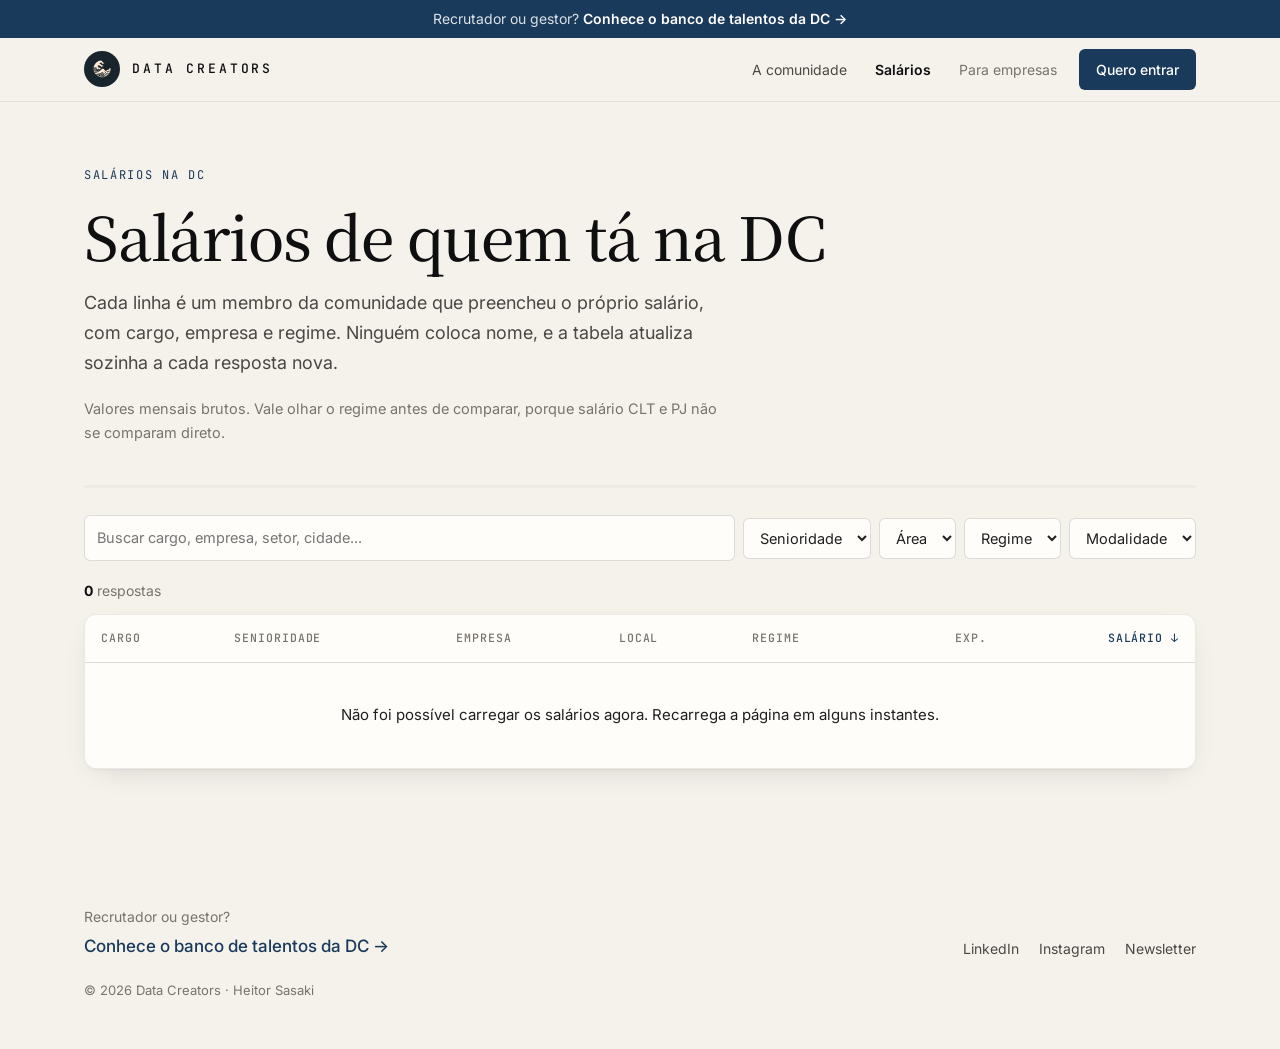
==== salarios.html @ 1a740aff "Add /salarios page fed by the DC salary Google Sheet Co-Authored-By: Claude Opus 5.5 <noreply@anthro" ====
<!DOCTYPE html>
<html lang="pt-BR">
<head>
  <meta charset="UTF-8">
  <meta name="viewport" content="width=device-width, initial-scale=1.0">
  <title>Data Creators | Salários da comunidade</title>
  <meta name="description" content="Salários reais de profissionais de dados da Data Creators, com cargo, senioridade, empresa e regime.">
  <meta name="author" content="Heitor Sasaki">
  <link rel="canonical" href="https://data-creators-site.vercel.app/salarios">

  <meta property="og:type" content="website">
  <meta property="og:title" content="Data Creators | Salários da comunidade">
  <meta property="og:description" content="Salários reais de profissionais de dados da Data Creators, com cargo, senioridade, empresa e regime.">
  <meta property="og:image" content="https://data-creators-site.vercel.app/og-image.png">
  <meta property="og:url" content="https://data-creators-site.vercel.app/salarios">
  <meta property="og:site_name" content="Data Creators">
  <meta property="og:locale" content="pt_BR">
  <meta name="twitter:card" content="summary_large_image">

  <link rel="icon" type="image/png" href="/logo.png">
  <link rel="preconnect" href="https://fonts.googleapis.com">
  <link rel="preconnect" href="https://fonts.gstatic.com" crossorigin>
  <link href="https://fonts.googleapis.com/css2?family=Inter:wght@400;500;600&family=JetBrains+Mono:wght@400;500&family=Noto+Serif+JP:wght@400;500;600&display=swap" rel="stylesheet">
  <link rel="stylesheet" href="/landing.css">
  <link rel="stylesheet" href="/salarios.css">
</head>
<body>

  <a href="/talentos" class="topbar">
    <span>Recrutador ou gestor? <strong>Conhece o banco de talentos da DC →</strong></span>
  </a>

  <header class="header">
    <div class="container header-inner">
      <a href="/" class="logo-area" aria-label="Data Creators, início">
        <img src="/logo.png" alt="" class="logo-img" width="36" height="36">
        <span class="logo-text">DATA CREATORS</span>
      </a>
      <nav class="header-nav" aria-label="Principal">
        <a href="/" class="nav-link">A comunidade</a>
        <a href="/salarios" class="nav-link" aria-current="page">Salários</a>
        <a href="/talentos" class="nav-link nav-link-muted">Para empresas</a>
        <a href="/#entrar" class="btn btn-primary btn-sm">Quero entrar</a>
      </nav>
    </div>
  </header>

  <main>
    <section class="sal-hero">
      <div class="container">
        <p class="kicker">Salários na DC</p>
        <h1 class="sal-title">Salários de quem tá na DC</h1>
        <p class="sal-lead">Cada linha é um membro da comunidade que preencheu o próprio salário, com cargo, empresa e regime. Ninguém coloca nome, e a tabela atualiza sozinha a cada resposta nova.</p>
        <div class="sal-actions">
          <a href="#" id="formLink" class="btn btn-primary" target="_blank" rel="noopener">É DC? Preenche o teu</a>
        </div>
        <p class="sal-note">Valores mensais brutos. Vale olhar o regime antes de comparar, porque salário CLT e PJ não se comparam direto.</p>
      </div>
    </section>

    <section class="sal-data">
      <div class="container">
        <div class="sal-stats" id="salStats"></div>

        <div class="sal-filters">
          <label class="sal-search">
            <span class="sr-only">Buscar</span>
            <input type="search" id="salSearch" placeholder="Buscar cargo, empresa, setor, cidade..." autocomplete="off">
          </label>
          <select id="fSen" aria-label="Senioridade"><option value="">Senioridade</option></select>
          <select id="fArea" aria-label="Área"><option value="">Área</option></select>
          <select id="fRegime" aria-label="Regime"><option value="">Regime</option></select>
          <select id="fMode" aria-label="Modalidade"><option value="">Modalidade</option></select>
          <button type="button" class="sal-clear" id="salClear" hidden>Limpar</button>
        </div>

        <p class="sal-count"><strong id="salCount">0</strong> <span id="salCountLabel">respostas</span></p>

        <div class="sal-table-wrap">
          <table class="sal-table">
            <thead>
              <tr>
                <th data-sort="cargo">Cargo</th>
                <th data-sort="senioridade">Senioridade</th>
                <th data-sort="empresa">Empresa</th>
                <th data-sort="local">Local</th>
                <th data-sort="regime">Regime</th>
                <th data-sort="exp" class="num">Exp.</th>
                <th data-sort="salario" class="num is-sorted" aria-sort="descending">Salário</th>
              </tr>
            </thead>
            <tbody id="salBody"></tbody>
          </table>
        </div>
      </div>
    </section>
  </main>

  <footer class="footer">
    <div class="container footer-inner">
      <div>
        <p class="footer-muted">Recrutador ou gestor?</p>
        <a href="/talentos" class="footer-strong">Conhece o banco de talentos da DC →</a>
      </div>
      <div class="footer-links">
        <a href="https://www.linkedin.com/in/heitorsasaki/" target="_blank" rel="noopener">LinkedIn</a>
        <a href="https://www.instagram.com/sasakiheitor" target="_blank" rel="noopener">Instagram</a>
        <a href="https://heitorsasaki.substack.com" target="_blank" rel="noopener">Newsletter</a>
      </div>
      <p class="footer-copy">© <span id="year">2026</span> Data Creators · Heitor Sasaki</p>
    </div>
  </footer>

  <script src="/salarios.js"></script>
</body>
</html>
---- landing.css ----
/* ========================================
   Data Creators - Landing page
   Same palette as the talent page (dc-editorial-system)
   ======================================== */

:root {
  --paper: #f5f2ec;
  --paper-deep: #ece7dd;
  --card: #fffdf9;
  --sumi: #0f0f10;
  --ink: #1f1f21;
  --stone-3: #4a4845;
  --stone-2: #77736d;
  --stone-1: #c7c2b8;
  --hairline: rgba(15, 15, 16, 0.14);
  --hairline-soft: rgba(15, 15, 16, 0.08);
  --indigo: #1a3a5c;
  --indigo-deep: #0f2540;
  --indigo-tint: #e6ecf2;
  --wa-bg: #e9e3d8;
  --wa-bubble: #ffffff;
  --wa-name: #1f7a55;

  --font-sans: 'Inter', -apple-system, BlinkMacSystemFont, 'Segoe UI', sans-serif;
  --font-serif: 'Noto Serif JP', 'Yu Mincho', Georgia, serif;
  --font-mono: 'JetBrains Mono', ui-monospace, monospace;

  --radius: 12px;
  --radius-sm: 6px;
  --shadow: 0 1px 2px rgba(15, 15, 16, 0.04), 0 10px 30px -14px rgba(15, 15, 16, 0.18);
  --shadow-lg: 0 30px 80px -24px rgba(15, 15, 16, 0.35);
  --header-h: 64px;
}

* { margin: 0; padding: 0; box-sizing: border-box; }
html { scroll-behavior: smooth; scroll-padding-top: calc(var(--header-h) + 12px); }
body {
  font-family: var(--font-sans); font-size: 17px; line-height: 1.65;
  background: var(--paper); color: var(--ink);
  -webkit-font-smoothing: antialiased;
}
a { color: inherit; }
img { display: block; }
.container { max-width: 1160px; margin: 0 auto; padding: 0 24px; }
.icon { width: 18px; height: 18px; flex-shrink: 0; }
:focus-visible { outline: 2px solid var(--indigo); outline-offset: 3px; }

.kicker {
  font-family: var(--font-mono); font-size: 12px; letter-spacing: .14em; text-transform: uppercase;
  color: var(--indigo); margin-bottom: 18px;
}
.kicker-light { color: rgba(245, 242, 236, .6); }
.section-title {
  font-family: var(--font-serif); font-weight: 500; color: var(--sumi);
  font-size: clamp(28px, 3.4vw, 40px); line-height: 1.18; letter-spacing: -.015em;
  margin-bottom: 20px; text-wrap: balance;
}
.section-sub { color: var(--stone-2); margin: -8px 0 36px; max-width: 640px; }
.sub-title { font-family: var(--font-serif); font-weight: 500; font-size: 22px; color: var(--sumi); margin: 56px 0 18px; }
.muted { color: var(--stone-2); }

/* ========== Buttons ========== */
.btn {
  display: inline-flex; align-items: center; justify-content: center; gap: 10px;
  padding: 14px 24px; border-radius: var(--radius-sm); border: 1px solid transparent;
  font-size: 16px; font-weight: 500; text-decoration: none; cursor: pointer; white-space: nowrap;
  transition: background .15s, border-color .15s, color .15s, transform .1s;
}
.btn:active { transform: translateY(1px); }
.btn-sm { padding: 8px 16px; font-size: 14px; }
.btn-block { width: 100%; }
.btn-primary { background: var(--indigo); color: #fff; }
.btn-primary:hover { background: var(--indigo-deep); }
.btn-ghost { border-color: var(--hairline); color: var(--ink); }
.btn-ghost:hover { border-color: var(--sumi); }
.btn-light { background: var(--paper); color: var(--sumi); }
.btn-light:hover { background: #fff; }
.btn-outline-light { border-color: rgba(245, 242, 236, .35); color: var(--paper); }
.btn-outline-light:hover { border-color: var(--paper); }

/* ========== Top bar (cross-link between the two audiences) ========== */
.topbar {
  display: block; background: var(--indigo); color: rgba(255, 255, 255, .85);
  text-align: center; text-decoration: none; font-size: 14px; line-height: 1.4;
  padding: 9px 16px;
}
.topbar strong { color: #fff; font-weight: 600; }
.topbar:hover strong { text-decoration: underline; text-underline-offset: 3px; }

/* ========== Header ========== */
.header {
  position: sticky; top: 0; z-index: 40; height: var(--header-h);
  background: rgba(245, 242, 236, .88);
  backdrop-filter: saturate(1.4) blur(10px); -webkit-backdrop-filter: saturate(1.4) blur(10px);
  border-bottom: 1px solid var(--hairline-soft);
}
.header-inner { height: 100%; display: flex; align-items: center; justify-content: space-between; gap: 16px; }
.logo-area { display: flex; align-items: center; gap: 12px; text-decoration: none; }
.logo-img { width: 36px; height: 36px; border-radius: 50%; object-fit: cover; }
.logo-text { font-family: var(--font-mono); font-size: 13px; font-weight: 500; letter-spacing: .22em; color: var(--sumi); }
.header-nav { display: flex; align-items: center; gap: 4px; }
.nav-link { padding: 8px 12px; font-size: 14px; color: var(--stone-3); text-decoration: none; border-radius: var(--radius-sm); }
.nav-link:hover { color: var(--sumi); background: var(--paper-deep); }
.nav-link-muted { color: var(--stone-2); margin-right: 6px; }

/* ========== Hero ========== */
.hero { padding: 80px 0 72px; }
.hero-grid { display: grid; grid-template-columns: 1.25fr 1fr; gap: 64px; align-items: center; }
.hero-title {
  font-family: var(--font-serif); font-weight: 500; color: var(--sumi);
  font-size: clamp(42px, 6.2vw, 76px); line-height: 1.04; letter-spacing: -.025em;
  margin-bottom: 28px; text-wrap: balance;
}
.hero-lead { font-size: 19px; color: var(--stone-3); max-width: 580px; margin-bottom: 16px; }
.hero-actions { display: flex; flex-wrap: wrap; gap: 12px; margin-top: 32px; }

/* Phone mock with real messages */
.phone {
  background: var(--wa-bg); border-radius: 28px; overflow: hidden;
  border: 8px solid var(--sumi); box-shadow: var(--shadow-lg);
  max-width: 380px; justify-self: end; width: 100%;
  transform: rotate(1.5deg);
}
.phone-top { display: flex; align-items: center; gap: 12px; padding: 14px 16px; background: var(--sumi); color: var(--paper); }
.phone-top img { border-radius: 50%; }
.phone-title { font-size: 15px; font-weight: 600; line-height: 1.2; }
.phone-sub { font-size: 12px; opacity: .6; line-height: 1.2; }
.phone-body { padding: 18px 14px 22px; display: flex; flex-direction: column; gap: 10px; min-height: 300px; }
.phone .bubble { animation: pop .4s ease both; }
.phone .bubble:nth-child(2) { animation-delay: .5s; margin-top: -6px; }
.phone .bubble:nth-child(3) { animation-delay: 1s; }
.phone .bubble:nth-child(4) { animation-delay: 1.5s; }
@keyframes pop { from { opacity: 0; transform: translateY(8px) scale(.98); } to { opacity: 1; transform: none; } }

.bubble {
  position: relative; align-self: flex-start; max-width: 92%;
  background: var(--wa-bubble); color: #111;
  padding: 8px 12px 9px; border-radius: 4px 12px 12px 12px;
  font-size: 15px; line-height: 1.45; box-shadow: 0 1px 1px rgba(0, 0, 0, .08);
  overflow-wrap: anywhere;
}
.bubble .who { display: block; font-size: 12.5px; font-weight: 600; color: var(--wa-name); margin-bottom: 2px; }
.bubble-lg { font-size: 16.5px; padding: 12px 16px 14px; max-width: 100%; }

/* ========== Companies ========== */
.companies { padding: 64px 0 56px; border-bottom: 1px solid var(--hairline-soft); }
.companies-label {
  font-family: var(--font-mono); font-size: 13px; letter-spacing: .14em; text-transform: uppercase;
  color: var(--stone-3); text-align: center; margin-bottom: 28px;
}
.co-grid {
  list-style: none; display: flex; flex-wrap: wrap; justify-content: center;
  gap: 12px; margin: 0 auto; --cols: 7;
}
.co-grid li {
  flex: 0 0 calc((100% - (var(--cols) - 1) * 12px) / var(--cols));
  display: flex; align-items: center; justify-content: center;
  height: 84px; padding: 0 18px;
  background: var(--card); border: 1px solid var(--hairline-soft); border-radius: 10px;
}
.co-logo {
  max-width: 100%; max-height: 30px; width: auto; height: auto; object-fit: contain;
  filter: grayscale(1) brightness(.7) contrast(1.3); opacity: .85; transition: filter .2s, opacity .2s;
}
.co-logo-sq { max-height: 48px; }
.co-grid li:hover .co-logo { filter: none; opacity: 1; }
.companies-text { font-size: 16px; color: var(--stone-2); text-align: center; margin-top: 28px; }

/* ========== Numbers ========== */
.numbers { background: var(--sumi); color: var(--paper); padding: 80px 0; }
.numbers-grid { display: grid; grid-template-columns: repeat(4, 1fr); gap: 32px; margin: 8px 0 40px; }
.numbers-grid dd { font-family: var(--font-serif); font-size: clamp(40px, 4.6vw, 60px); font-weight: 500; line-height: 1; letter-spacing: -.02em; font-variant-numeric: tabular-nums; }
.numbers-grid dd small { font-family: var(--font-sans); font-size: 15px; letter-spacing: 0; opacity: .6; vertical-align: middle; }
.numbers-grid dt { margin-top: 12px; font-size: 15px; color: rgba(245, 242, 236, .7); max-width: 240px; }
.numbers-note { max-width: 720px; color: rgba(245, 242, 236, .7); font-size: 16px; border-top: 1px solid rgba(245, 242, 236, .15); padding-top: 24px; }

/* ========== Inside ========== */
.inside { padding: 100px 0 40px; }
.block {
  display: grid; grid-template-columns: 1.3fr 1fr; gap: 56px; align-items: center;
  padding: 56px 0; border-bottom: 1px solid var(--hairline-soft);
}
.block:last-child { border-bottom: 0; }
.block:nth-child(odd of .block) .block-quote { order: -1; }
.block-num { font-family: var(--font-mono); font-size: 13px; color: var(--indigo); }
.block h3 { font-family: var(--font-serif); font-weight: 500; font-size: clamp(24px, 2.6vw, 30px); line-height: 1.2; color: var(--sumi); margin: 8px 0 18px; }
.block p { color: var(--stone-3); margin-bottom: 14px; }
.block p.muted { color: var(--stone-2); font-size: 15.5px; }
.block-quote { background: var(--wa-bg); border-radius: var(--radius); padding: 28px; display: flex; flex-direction: column; gap: 10px; }
.block-quote-card { align-items: center; text-align: center; background: var(--card); border: 1px solid var(--hairline-soft); box-shadow: var(--shadow); padding: 40px 28px; }
.block-quote-card img { border-radius: 50%; margin-bottom: 8px; }
.card-name { font-family: var(--font-serif); font-size: 20px; color: var(--sumi); }
.card-sub { font-size: 14px; color: var(--stone-2); }
.prompt-list { list-style: none; display: flex; flex-direction: column; gap: 8px; }
.prompt-list li {
  background: var(--card); border-radius: 8px; padding: 11px 14px 11px 40px; position: relative;
  font-size: 15.5px; color: var(--ink); box-shadow: 0 1px 1px rgba(0, 0, 0, .06);
}
.prompt-list li::before {
  content: ""; position: absolute; left: 14px; top: 50%; width: 14px; height: 14px; transform: translateY(-50%);
  border-radius: 3px; background: var(--indigo);
  -webkit-mask: url("data:image/svg+xml,%3Csvg xmlns='http://www.w3.org/2000/svg' viewBox='0 0 24 24' fill='none' stroke='black' stroke-width='3' stroke-linecap='round' stroke-linejoin='round'%3E%3Cpath d='M20 6 9 17l-5-5'/%3E%3C/svg%3E") center / contain no-repeat;
          mask: url("data:image/svg+xml,%3Csvg xmlns='http://www.w3.org/2000/svg' viewBox='0 0 24 24' fill='none' stroke='black' stroke-width='3' stroke-linecap='round' stroke-linejoin='round'%3E%3Cpath d='M20 6 9 17l-5-5'/%3E%3C/svg%3E") center / contain no-repeat;
}

/* ========== Wall ========== */
.wall { background: var(--wa-bg); padding: 96px 0; }
.wall .section-sub { color: var(--stone-3); }
.wall-grid { columns: 3 300px; column-gap: 18px; }
.wall-grid > * { break-inside: avoid; margin-bottom: 18px; display: block; max-width: 100%; }
.wall-grid .bubble { font-size: 16px; padding: 12px 16px 14px; }
.bubble-stack { display: flex; flex-direction: column; gap: 4px; }
.bubble-stack .bubble:last-child { border-radius: 12px; }

/* ========== Path ========== */
.path { padding: 100px 0; }
.timeline { list-style: none; display: grid; grid-template-columns: repeat(3, 1fr); gap: 0; margin-top: 12px; counter-reset: step; }
.timeline li { position: relative; padding: 28px 28px 0 0; border-top: 2px solid var(--hairline); }
.timeline li::before {
  content: ""; position: absolute; top: -7px; left: 0; width: 12px; height: 12px; border-radius: 50%;
  background: var(--indigo); box-shadow: 0 0 0 4px var(--paper);
}
.timeline-when { font-family: var(--font-mono); font-size: 13px; letter-spacing: .06em; text-transform: uppercase; color: var(--indigo); margin-bottom: 10px; }
.timeline li p:last-child { color: var(--stone-3); }
.cases { display: grid; grid-template-columns: repeat(3, 1fr); gap: 16px; }
.cases p { background: var(--card); border: 1px solid var(--hairline-soft); border-radius: var(--radius); padding: 24px; color: var(--stone-3); box-shadow: var(--shadow); }

/* ========== Fit ========== */
.fit { padding: 96px 0; background: var(--paper-deep); }
.fit-grid { display: grid; grid-template-columns: 1fr 1fr; gap: 64px; align-items: start; }
.fit-lead { font-size: 19px; color: var(--stone-3); margin-bottom: 24px; }
.fit-not { font-size: 15.5px; color: var(--stone-2); padding-left: 16px; border-left: 2px solid var(--stone-1); }
.checklist { list-style: none; display: flex; flex-direction: column; gap: 12px; }
.checklist li { position: relative; padding-left: 32px; color: var(--ink); }
.checklist li::before {
  content: ""; position: absolute; left: 0; top: 4px; width: 20px; height: 20px; border-radius: 50%;
  background: var(--indigo-tint);
}
.checklist li::after {
  content: ""; position: absolute; left: 6px; top: 9px; width: 8px; height: 5px;
  border-left: 2px solid var(--indigo); border-bottom: 2px solid var(--indigo); transform: rotate(-45deg);
}

/* ========== Price ========== */
.price { padding: 100px 0; }
.price-grid { display: grid; grid-template-columns: 1fr 1.1fr; gap: 56px; align-items: center; }
.price-card { background: var(--card); border: 1px solid var(--hairline-soft); border-radius: 16px; box-shadow: var(--shadow-lg); padding: 40px; }
.price-value { font-family: var(--font-serif); font-size: clamp(52px, 6vw, 72px); font-weight: 500; line-height: 1; color: var(--sumi); letter-spacing: -.02em; margin-bottom: 18px; }
.price-value span { font-size: .4em; vertical-align: .9em; margin-right: 4px; }
.price-value small { font-family: var(--font-sans); font-size: 17px; letter-spacing: 0; color: var(--stone-2); }
.price-detail { color: var(--stone-3); margin-bottom: 12px; }
.price-card .btn { margin-top: 16px; }
.price-terms { display: flex; flex-direction: column; gap: 32px; }
.price-terms h3 { font-family: var(--font-serif); font-weight: 500; font-size: 22px; color: var(--sumi); margin-bottom: 8px; }
.price-terms p { color: var(--stone-3); }

/* ========== FAQ ========== */
.faq { padding: 40px 0 100px; }
.faq-inner > * { max-width: 780px; }
.faq details { border-bottom: 1px solid var(--hairline); }
.faq summary {
  list-style: none; cursor: pointer; padding: 22px 40px 22px 0; position: relative;
  font-family: var(--font-serif); font-size: 20px; font-weight: 500; color: var(--sumi);
}
.faq summary::-webkit-details-marker { display: none; }
.faq summary::after {
  content: "+"; position: absolute; right: 4px; top: 50%; transform: translateY(-50%);
  font-family: var(--font-sans); font-size: 24px; font-weight: 400; color: var(--stone-2); transition: transform .2s;
}
.faq details[open] summary::after { transform: translateY(-50%) rotate(45deg); }
.faq details p { color: var(--stone-3); padding: 0 0 24px; max-width: 680px; }

/* ========== CTA ========== */
.cta { background: var(--sumi); color: var(--paper); padding: 100px 0; text-align: center; }
.cta-inner { max-width: 760px; }
.cta-title { font-family: var(--font-serif); font-weight: 500; font-size: clamp(36px, 4.6vw, 56px); line-height: 1.1; margin-bottom: 20px; }
.cta-desc { font-size: 19px; color: rgba(245, 242, 236, .75); margin-bottom: 36px; }
.cta-actions { display: flex; flex-wrap: wrap; gap: 12px; justify-content: center; }
.cta-note { margin-top: 28px; font-size: 15px; color: rgba(245, 242, 236, .55); }
.cta-note a { color: var(--paper); }

/* ========== Footer ========== */
.footer { padding: 40px 0 48px; }
.footer-inner { display: grid; grid-template-columns: 1fr auto; gap: 20px 32px; align-items: end; }
.footer-muted { font-size: 14px; color: var(--stone-2); margin-bottom: 4px; }
.footer-strong { font-weight: 500; color: var(--indigo); text-decoration: none; }
.footer-strong:hover { text-decoration: underline; text-underline-offset: 3px; }
.footer-links { display: flex; gap: 20px; }
.footer-links a { font-size: 14px; color: var(--stone-3); text-decoration: none; }
.footer-links a:hover { color: var(--sumi); }
.footer-copy { grid-column: 1 / -1; font-size: 13px; color: var(--stone-2); }

/* ========== Responsive ========== */
@media (max-width: 960px) {
  .hero-grid, .block, .fit-grid, .price-grid { grid-template-columns: 1fr; gap: 36px; }
  .phone { justify-self: start; transform: none; }
  .block:nth-child(odd of .block) .block-quote { order: 0; }
  .numbers-grid { grid-template-columns: 1fr 1fr; }
  .co-grid { --cols: 4; }
  .timeline, .cases { grid-template-columns: 1fr; }
  .timeline li { padding: 0 0 28px 28px; border-top: 0; border-left: 2px solid var(--hairline); }
  .timeline li::before { top: 4px; left: -7px; }
}

@media (max-width: 720px) {
  :root { --header-h: 56px; }
  body { font-size: 16px; }
  .container { padding: 0 16px; }
  .nav-link { display: none; }
  .logo-text { font-size: 11px; letter-spacing: .18em; }
  .hero { padding: 44px 0 48px; }
  .hero-lead, .fit-lead, .cta-desc { font-size: 17px; }
  .hero-actions .btn, .cta-actions .btn { width: 100%; white-space: normal; }
  .phone { max-width: none; }
  .numbers, .inside, .wall, .path, .fit, .price, .cta { padding-top: 64px; padding-bottom: 64px; }
  .numbers-grid { gap: 28px 16px; }
  .co-grid { --cols: 3; gap: 8px; }
  .co-grid li { flex-basis: calc((100% - 16px) / 3); }
  .co-grid li { height: 64px; padding: 0 10px; }
  .co-logo { max-height: 22px; }
  .co-logo-sq { max-height: 36px; }
  .block { padding: 40px 0; }
  .price-card { padding: 28px 22px; }
  .footer-inner { grid-template-columns: 1fr; }
}

@media (prefers-reduced-motion: reduce) {
  *, *::before, *::after { animation: none !important; transition: none !important; scroll-behavior: auto !important; }
}
---- salarios.css ----
/* ========================================
   Data Creators - Salários (on top of landing.css)
   ======================================== */

.sr-only {
  position: absolute; width: 1px; height: 1px; padding: 0; margin: -1px;
  overflow: hidden; clip: rect(0, 0, 0, 0); white-space: nowrap; border: 0;
}
.nav-link[aria-current="page"] { color: var(--sumi); font-weight: 600; }

.sal-hero { padding: 64px 0 40px; }
.sal-title {
  font-family: var(--font-serif); font-weight: 500; color: var(--sumi);
  font-size: clamp(36px, 5vw, 60px); line-height: 1.08; letter-spacing: -.02em; margin-bottom: 20px;
}
.sal-lead { font-size: 18px; color: var(--stone-3); max-width: 640px; }
.sal-actions { margin-top: 28px; }
.sal-note { margin-top: 20px; font-size: 14.5px; color: var(--stone-2); max-width: 640px; }

.sal-data { padding-bottom: 96px; }

.sal-stats {
  display: grid; grid-template-columns: repeat(4, 1fr);
  background: var(--card); border: 1px solid var(--hairline-soft); border-radius: var(--radius);
  box-shadow: var(--shadow); overflow: hidden; margin-bottom: 28px;
}
.sal-stats > div { padding: 20px 22px; border-right: 1px solid var(--hairline-soft); }
.sal-stats > div:last-child { border-right: 0; }
.sal-stats dd { font-family: var(--font-serif); font-size: 30px; font-weight: 500; color: var(--sumi); line-height: 1.1; font-variant-numeric: tabular-nums; }
.sal-stats dt { font-size: 13px; color: var(--stone-2); margin-top: 4px; }
.sal-stats dt small { display: block; font-size: 12px; }

.sal-filters { display: flex; flex-wrap: wrap; gap: 8px; align-items: center; }
.sal-search { flex: 1 1 260px; }
.sal-search input, .sal-filters select {
  width: 100%; font: inherit; font-size: 14.5px; color: var(--ink);
  background: var(--card); border: 1px solid var(--hairline); border-radius: var(--radius-sm);
  padding: 10px 12px; outline: 0;
}
.sal-filters select { width: auto; cursor: pointer; }
.sal-search input:focus, .sal-filters select:focus { border-color: var(--indigo); box-shadow: 0 0 0 3px var(--indigo-tint); }
.sal-clear { background: none; border: 0; font: inherit; font-size: 14px; color: var(--stone-2); text-decoration: underline; text-underline-offset: 3px; cursor: pointer; padding: 6px; }
.sal-clear:hover { color: var(--sumi); }

.sal-count { margin: 18px 0 12px; font-size: 14px; color: var(--stone-2); }
.sal-count strong { color: var(--sumi); }

.sal-table-wrap { background: var(--card); border: 1px solid var(--hairline-soft); border-radius: var(--radius); box-shadow: var(--shadow); overflow-x: auto; }
.sal-table { width: 100%; border-collapse: collapse; font-size: 15px; }
.sal-table th {
  text-align: left; font-family: var(--font-mono); font-size: 11.5px; font-weight: 500; letter-spacing: .08em; text-transform: uppercase;
  color: var(--stone-2); padding: 14px 16px; border-bottom: 1px solid var(--hairline); cursor: pointer; white-space: nowrap; user-select: none;
}
.sal-table th:hover { color: var(--sumi); }
.sal-table th.is-sorted { color: var(--indigo); }
.sal-table th.is-sorted::after { content: " ↓"; }
.sal-table th[aria-sort="ascending"]::after { content: " ↑"; }
.sal-table td { padding: 14px 16px; border-bottom: 1px solid var(--hairline-soft); vertical-align: top; color: var(--ink); }
.sal-table tbody tr:last-child td { border-bottom: 0; }
.sal-table tbody tr:hover td { background: var(--paper); }
.sal-table .num { text-align: right; white-space: nowrap; }
.sal-table .sub { display: block; font-size: 13px; color: var(--stone-2); margin-top: 2px; }
.sal-table .money { font-weight: 600; color: var(--sumi); font-variant-numeric: tabular-nums; }
.pill { display: inline-block; padding: 2px 8px; border-radius: 4px; background: var(--indigo-tint); color: var(--indigo); font-size: 12.5px; font-weight: 600; }
.sal-empty { text-align: center; color: var(--stone-2); padding: 40px 16px !important; }

@media (max-width: 960px) {
  .sal-stats { grid-template-columns: 1fr 1fr; }
  .sal-stats > div:nth-child(2) { border-right: 0; }
  .sal-stats > div:nth-child(-n+2) { border-bottom: 1px solid var(--hairline-soft); }
}

/* Phones: each row becomes a card */
@media (max-width: 720px) {
  .sal-hero { padding: 40px 0 28px; }
  .sal-lead { font-size: 16.5px; }
  .sal-actions .btn { width: 100%; }
  .sal-stats dd { font-size: 24px; }
  .sal-filters select { flex: 1 1 45%; }
  .sal-table-wrap { background: none; border: 0; box-shadow: none; overflow: visible; }
  .sal-table thead { display: none; }
  .sal-table, .sal-table tbody, .sal-table tr, .sal-table td { display: block; width: 100%; }
  .sal-table tr {
    background: var(--card); border: 1px solid var(--hairline-soft); border-radius: var(--radius);
    box-shadow: var(--shadow); padding: 8px 4px; margin-bottom: 12px;
  }
  .sal-table td { border: 0; padding: 6px 14px; display: flex; justify-content: space-between; gap: 16px; text-align: right; }
  .sal-table td::before { content: attr(data-label); font-family: var(--font-mono); font-size: 11px; letter-spacing: .08em; text-transform: uppercase; color: var(--stone-2); text-align: left; padding-top: 3px; }
  .sal-table td > * { text-align: right; }
  .sal-table tbody tr:hover td { background: none; }
  .sal-empty { display: block; }
  .sal-empty::before { content: none !important; }
}
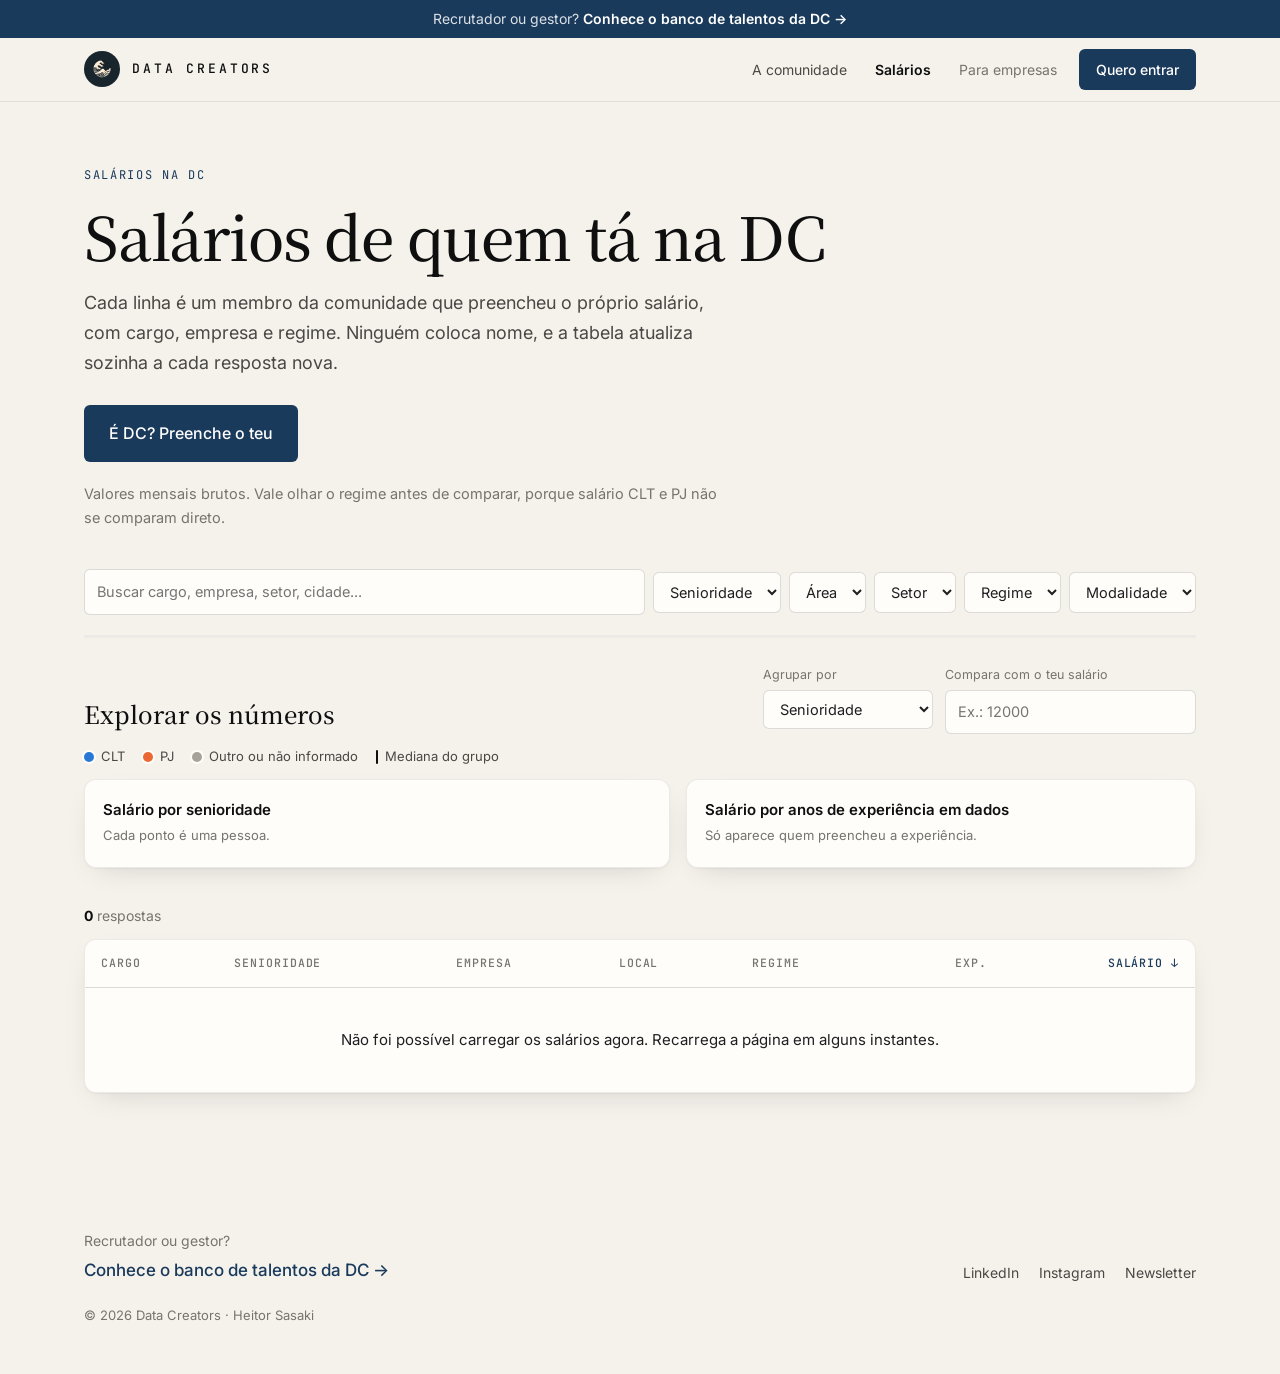
==== commit 3850b8e1: "Salary page: interactive charts that follow the filters - Distribution strip plot with a group-by se" ====
--- a/salarios.html
+++ b/salarios.html
@@ -60,8 +60,6 @@
 
     <section class="sal-data">
       <div class="container">
-        <div class="sal-stats" id="salStats"></div>
-
         <div class="sal-filters">
           <label class="sal-search">
             <span class="sr-only">Buscar</span>
@@ -69,9 +67,53 @@
           </label>
           <select id="fSen" aria-label="Senioridade"><option value="">Senioridade</option></select>
           <select id="fArea" aria-label="Área"><option value="">Área</option></select>
+          <select id="fSetor" aria-label="Setor"><option value="">Setor</option></select>
           <select id="fRegime" aria-label="Regime"><option value="">Regime</option></select>
           <select id="fMode" aria-label="Modalidade"><option value="">Modalidade</option></select>
           <button type="button" class="sal-clear" id="salClear" hidden>Limpar</button>
+        </div>
+
+        <div class="sal-stats" id="salStats"></div>
+
+        <div class="viz">
+          <div class="viz-head">
+            <h2 class="viz-title">Explorar os números</h2>
+            <div class="viz-controls">
+              <label class="viz-control">
+                <span>Agrupar por</span>
+                <select id="groupBy">
+                  <option value="senioridade">Senioridade</option>
+                  <option value="area">Área</option>
+                  <option value="setor">Setor</option>
+                  <option value="regime">Regime</option>
+                  <option value="modalidade">Modalidade</option>
+                </select>
+              </label>
+              <label class="viz-control">
+                <span>Compara com o teu salário</span>
+                <input type="text" id="mySalary" inputmode="numeric" placeholder="Ex.: 12000" autocomplete="off">
+              </label>
+            </div>
+          </div>
+          <p class="viz-compare" id="vizCompare" hidden></p>
+          <ul class="viz-legend" aria-label="Legenda">
+            <li><span class="key" style="--c: var(--s-clt)"></span>CLT</li>
+            <li><span class="key" style="--c: var(--s-pj)"></span>PJ</li>
+            <li><span class="key" style="--c: var(--s-other)"></span>Outro ou não informado</li>
+            <li><span class="key key-median"></span>Mediana do grupo</li>
+          </ul>
+
+          <div class="viz-grid">
+            <figure class="viz-card">
+              <figcaption><strong id="distTitle">Salário por senioridade</strong><span>Cada ponto é uma pessoa.</span></figcaption>
+              <div class="viz-plot" id="distPlot"></div>
+            </figure>
+            <figure class="viz-card">
+              <figcaption><strong>Salário por anos de experiência em dados</strong><span>Só aparece quem preencheu a experiência.</span></figcaption>
+              <div class="viz-plot" id="scatterPlot"></div>
+            </figure>
+          </div>
+          <div class="viz-tip" id="vizTip" role="status" hidden></div>
         </div>
 
         <p class="sal-count"><strong id="salCount">0</strong> <span id="salCountLabel">respostas</span></p>
--- a/salarios.css
+++ b/salarios.css
@@ -91,3 +91,78 @@
   .sal-empty { display: block; }
   .sal-empty::before { content: none !important; }
 }
+
+[hidden] { display: none !important; }
+
+/* ========== Charts ========== */
+.sal-data { --s-clt: #2a78d6; --s-pj: #eb6834; --s-other: #a8a39a; --grid: #ebe6dc; }
+.sal-filters { margin-bottom: 20px; }
+
+.viz { position: relative; margin-bottom: 36px; }
+.viz-head { display: flex; flex-wrap: wrap; align-items: flex-end; justify-content: space-between; gap: 16px; margin-bottom: 12px; }
+.viz-title { font-family: var(--font-serif); font-weight: 500; font-size: 24px; color: var(--sumi); }
+.viz-controls { display: flex; flex-wrap: wrap; gap: 12px; }
+.viz-control { display: flex; flex-direction: column; gap: 4px; font-size: 12.5px; color: var(--stone-2); }
+.viz-control select, .viz-control input {
+  font: inherit; font-size: 14.5px; color: var(--ink); min-width: 170px;
+  background: var(--card); border: 1px solid var(--hairline); border-radius: var(--radius-sm); padding: 9px 12px; outline: 0;
+}
+.viz-control select:focus, .viz-control input:focus { border-color: var(--indigo); box-shadow: 0 0 0 3px var(--indigo-tint); }
+.viz-compare {
+  font-size: 14.5px; color: var(--ink); background: var(--indigo-tint); border-radius: var(--radius-sm);
+  padding: 10px 14px; margin-bottom: 12px;
+}
+
+.viz-legend { list-style: none; display: flex; flex-wrap: wrap; gap: 6px 18px; font-size: 13px; color: var(--stone-3); margin-bottom: 12px; }
+.viz-legend li { display: inline-flex; align-items: center; gap: 7px; }
+.viz-legend .key { width: 10px; height: 10px; border-radius: 50%; background: var(--c); box-shadow: 0 0 0 2px var(--card); }
+.viz-legend .key-median { width: 2px; height: 14px; border-radius: 1px; background: var(--sumi); box-shadow: none; }
+
+.viz-grid { display: grid; grid-template-columns: 1.15fr 1fr; gap: 16px; }
+.viz-card {
+  margin: 0; background: var(--card); border: 1px solid var(--hairline-soft); border-radius: var(--radius);
+  box-shadow: var(--shadow); padding: 18px 18px 10px; min-width: 0;
+}
+.viz-card figcaption { display: flex; flex-direction: column; gap: 2px; margin-bottom: 10px; }
+.viz-card figcaption strong { font-size: 15px; color: var(--sumi); font-weight: 600; }
+.viz-card figcaption span { font-size: 13px; color: var(--stone-2); }
+.viz-plot { width: 100%; }
+.viz-plot svg { display: block; overflow: visible; }
+.viz-empty { font-size: 14px; color: var(--stone-2); padding: 40px 8px; text-align: center; }
+
+.viz-plot .grid line { stroke: var(--grid); stroke-width: 1; }
+.viz-plot .row-rule { stroke: var(--grid); stroke-width: 1; }
+.viz-plot .tick { font-size: 11.5px; fill: var(--stone-2); font-variant-numeric: tabular-nums; }
+.viz-plot .axis-label { font-size: 12px; fill: var(--stone-2); }
+.viz-plot .row-label { font-size: 13.5px; font-weight: 600; fill: var(--ink); }
+.viz-plot .row-sub { font-size: 12px; fill: var(--stone-2); }
+.viz-plot .median { stroke: var(--sumi); stroke-width: 2; stroke-linecap: round; }
+.viz-plot .mine { stroke: var(--sumi); stroke-width: 1.5; }
+.viz-plot .mine-label { font-size: 12px; font-weight: 600; fill: var(--sumi); }
+
+.viz-plot .dot { cursor: pointer; outline: none; }
+.viz-plot .dot-hit { fill: transparent; }
+.viz-plot .dot-mark { stroke: var(--card); stroke-width: 2; transition: r .12s; }
+.viz-plot .dot-clt .dot-mark { fill: var(--s-clt); }
+.viz-plot .dot-pj .dot-mark { fill: var(--s-pj); }
+.viz-plot .dot-other .dot-mark { fill: var(--s-other); }
+.viz-plot .dot:hover .dot-mark, .viz-plot .dot:focus .dot-mark { r: 7.5; }
+.viz-plot .dot:focus-visible .dot-hit { stroke: var(--indigo); stroke-width: 2; }
+
+.viz-tip {
+  position: absolute; z-index: 20; pointer-events: none; transform: translate(-50%, calc(-100% - 10px));
+  background: var(--sumi); color: var(--paper); border-radius: 8px; padding: 9px 12px;
+  display: flex; flex-direction: column; gap: 1px; font-size: 12.5px; line-height: 1.4;
+  box-shadow: var(--shadow-lg); max-width: 260px; white-space: nowrap;
+}
+.viz-tip strong { font-size: 15px; font-weight: 600; }
+.viz-tip span { color: rgba(245, 242, 236, .75); overflow: hidden; text-overflow: ellipsis; }
+
+@media (max-width: 960px) {
+  .viz-grid { grid-template-columns: 1fr; }
+}
+@media (max-width: 720px) {
+  .viz-controls, .viz-control { width: 100%; }
+  .viz-control select, .viz-control input { min-width: 0; width: 100%; }
+  .viz-card { padding: 14px 12px 6px; }
+}
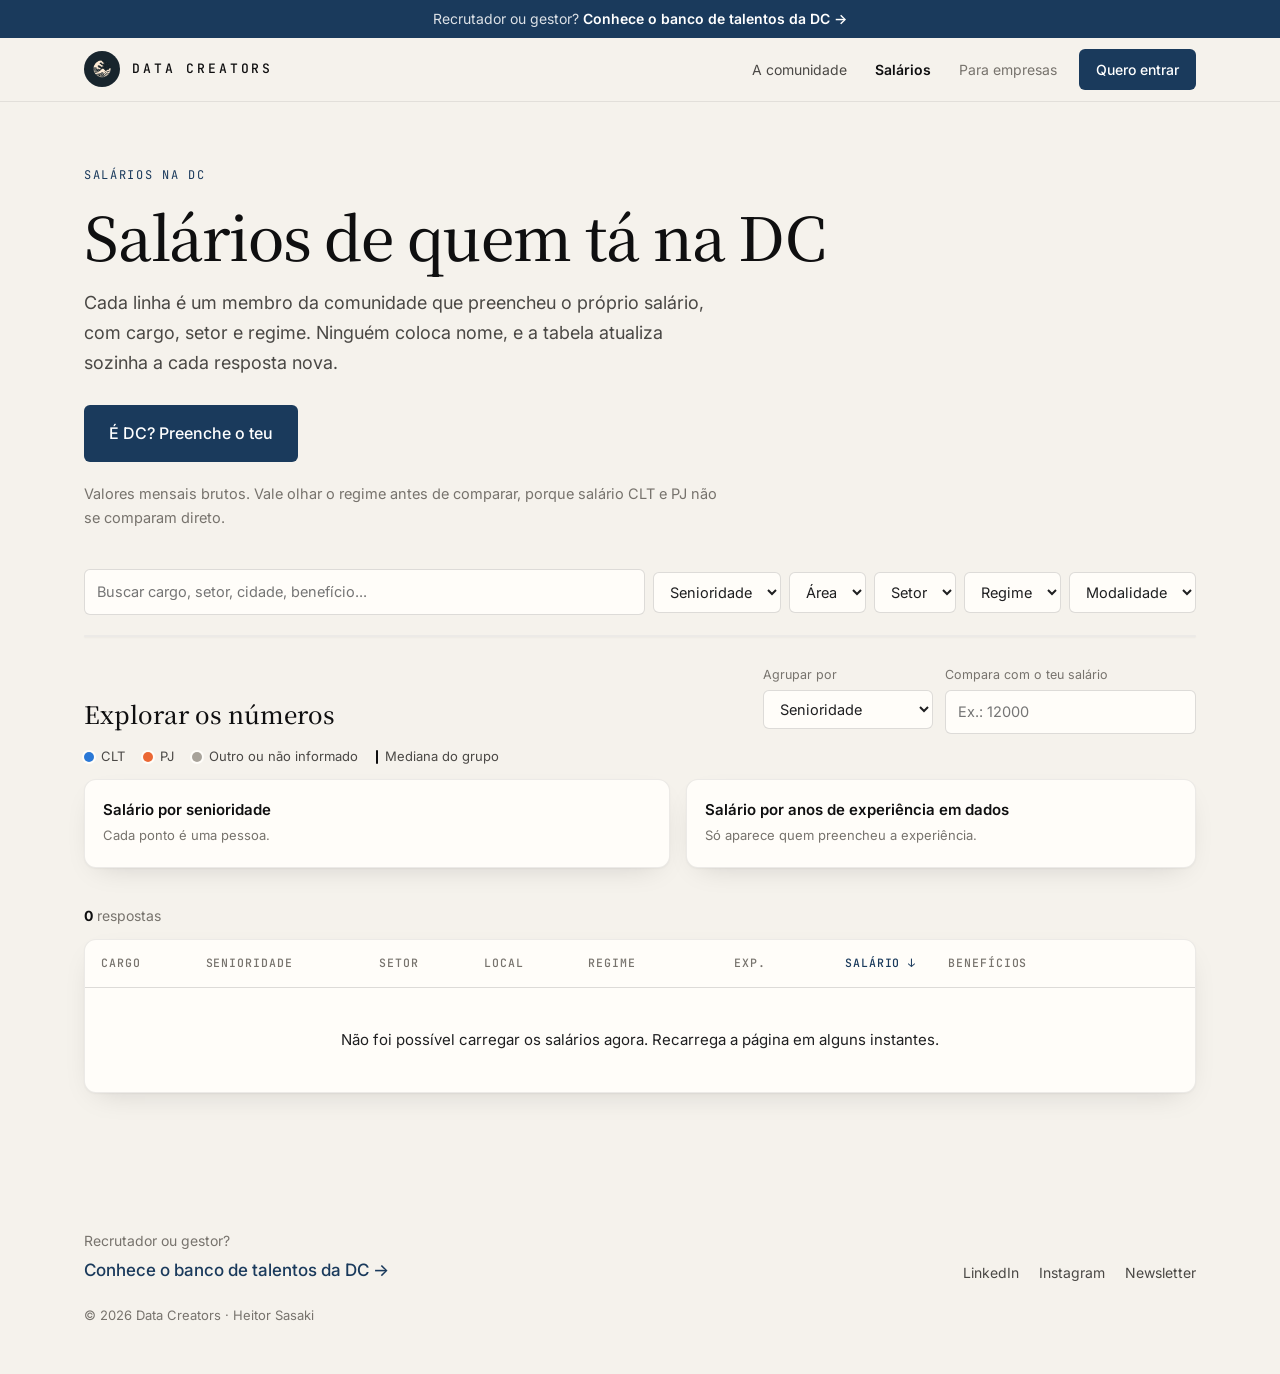
==== commit 83221576: "Salary page: hide company, show sector; fix long benefits - Company is no longer read, shown, search" ====
--- a/salarios.html
+++ b/salarios.html
@@ -4,13 +4,13 @@
   <meta charset="UTF-8">
   <meta name="viewport" content="width=device-width, initial-scale=1.0">
   <title>Data Creators | Salários da comunidade</title>
-  <meta name="description" content="Salários reais de profissionais de dados da Data Creators, com cargo, senioridade, empresa e regime.">
+  <meta name="description" content="Salários reais de profissionais de dados da Data Creators, com cargo, senioridade, setor e regime.">
   <meta name="author" content="Heitor Sasaki">
   <link rel="canonical" href="https://data-creators-site.vercel.app/salarios">
 
   <meta property="og:type" content="website">
   <meta property="og:title" content="Data Creators | Salários da comunidade">
-  <meta property="og:description" content="Salários reais de profissionais de dados da Data Creators, com cargo, senioridade, empresa e regime.">
+  <meta property="og:description" content="Salários reais de profissionais de dados da Data Creators, com cargo, senioridade, setor e regime.">
   <meta property="og:image" content="https://data-creators-site.vercel.app/og-image.png">
   <meta property="og:url" content="https://data-creators-site.vercel.app/salarios">
   <meta property="og:site_name" content="Data Creators">
@@ -50,7 +50,7 @@
       <div class="container">
         <p class="kicker">Salários na DC</p>
         <h1 class="sal-title">Salários de quem tá na DC</h1>
-        <p class="sal-lead">Cada linha é um membro da comunidade que preencheu o próprio salário, com cargo, empresa e regime. Ninguém coloca nome, e a tabela atualiza sozinha a cada resposta nova.</p>
+        <p class="sal-lead">Cada linha é um membro da comunidade que preencheu o próprio salário, com cargo, setor e regime. Ninguém coloca nome, e a tabela atualiza sozinha a cada resposta nova.</p>
         <div class="sal-actions">
           <a href="#" id="formLink" class="btn btn-primary" target="_blank" rel="noopener">É DC? Preenche o teu</a>
         </div>
@@ -63,7 +63,7 @@
         <div class="sal-filters">
           <label class="sal-search">
             <span class="sr-only">Buscar</span>
-            <input type="search" id="salSearch" placeholder="Buscar cargo, empresa, setor, cidade..." autocomplete="off">
+            <input type="search" id="salSearch" placeholder="Buscar cargo, setor, cidade, benefício..." autocomplete="off">
           </label>
           <select id="fSen" aria-label="Senioridade"><option value="">Senioridade</option></select>
           <select id="fArea" aria-label="Área"><option value="">Área</option></select>
@@ -124,11 +124,12 @@
               <tr>
                 <th data-sort="cargo">Cargo</th>
                 <th data-sort="senioridade">Senioridade</th>
-                <th data-sort="empresa">Empresa</th>
+                <th data-sort="setor">Setor</th>
                 <th data-sort="local">Local</th>
                 <th data-sort="regime">Regime</th>
                 <th data-sort="exp" class="num">Exp.</th>
                 <th data-sort="salario" class="num is-sorted" aria-sort="descending">Salário</th>
+                <th class="col-bonus">Benefícios</th>
               </tr>
             </thead>
             <tbody id="salBody"></tbody>
--- a/salarios.css
+++ b/salarios.css
@@ -61,6 +61,13 @@
 .sal-table .num { text-align: right; white-space: nowrap; }
 .sal-table .sub { display: block; font-size: 13px; color: var(--stone-2); margin-top: 2px; }
 .sal-table .money { font-weight: 600; color: var(--sumi); font-variant-numeric: tabular-nums; }
+.sal-table .col-bonus { min-width: 180px; max-width: 280px; }
+.sal-table .bonus {
+  display: -webkit-box; -webkit-line-clamp: 3; -webkit-box-orient: vertical; overflow: hidden;
+  font-size: 13.5px; color: var(--stone-3); white-space: normal; overflow-wrap: anywhere;
+}
+.sal-table .bonus { cursor: pointer; }
+.sal-table tr.is-open .bonus { -webkit-line-clamp: unset; display: block; }
 .pill { display: inline-block; padding: 2px 8px; border-radius: 4px; background: var(--indigo-tint); color: var(--indigo); font-size: 12.5px; font-weight: 600; }
 .sal-empty { text-align: center; color: var(--stone-2); padding: 40px 16px !important; }
 
@@ -86,7 +93,9 @@
   }
   .sal-table td { border: 0; padding: 6px 14px; display: flex; justify-content: space-between; gap: 16px; text-align: right; }
   .sal-table td::before { content: attr(data-label); font-family: var(--font-mono); font-size: 11px; letter-spacing: .08em; text-transform: uppercase; color: var(--stone-2); text-align: left; padding-top: 3px; }
-  .sal-table td > * { text-align: right; }
+  .sal-table td > * { text-align: right; min-width: 0; }
+  .sal-table .col-bonus { max-width: none; }
+  .sal-table td.col-bonus > div { max-width: 70%; }
   .sal-table tbody tr:hover td { background: none; }
   .sal-empty { display: block; }
   .sal-empty::before { content: none !important; }
